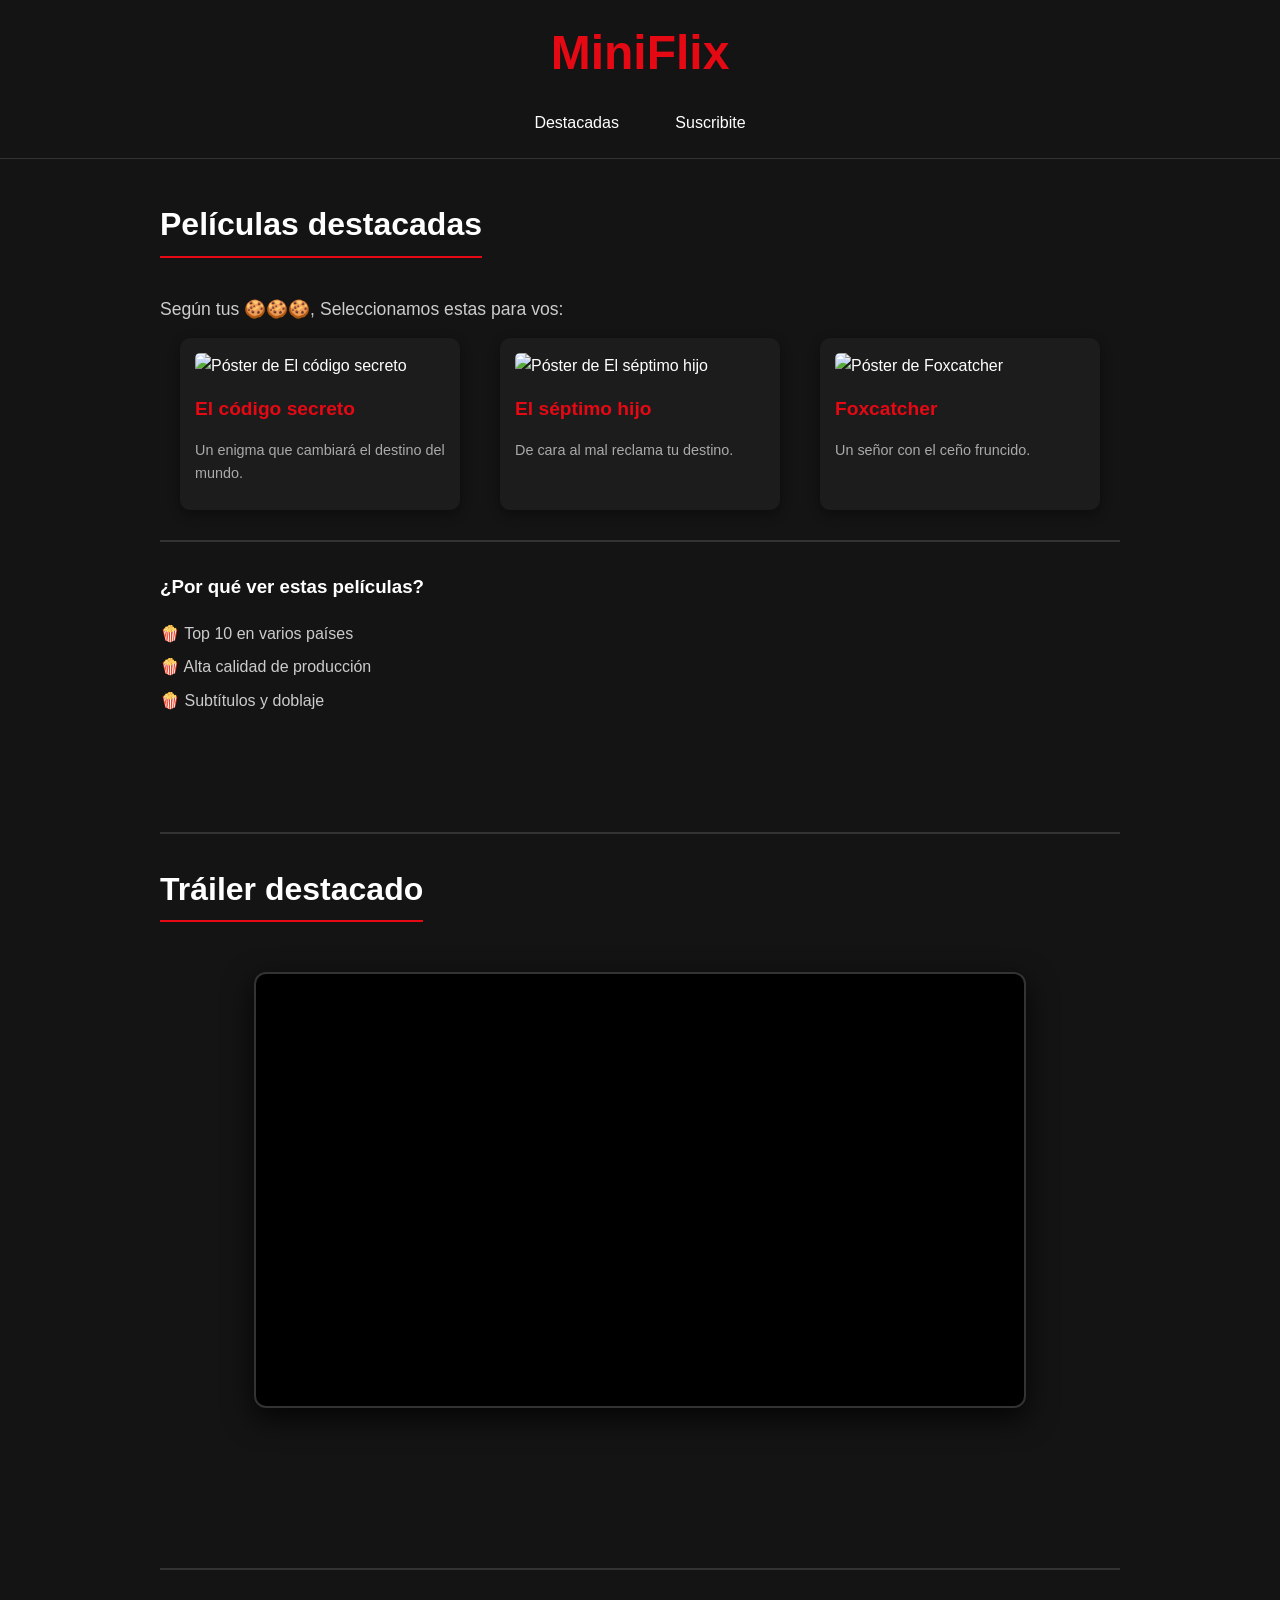
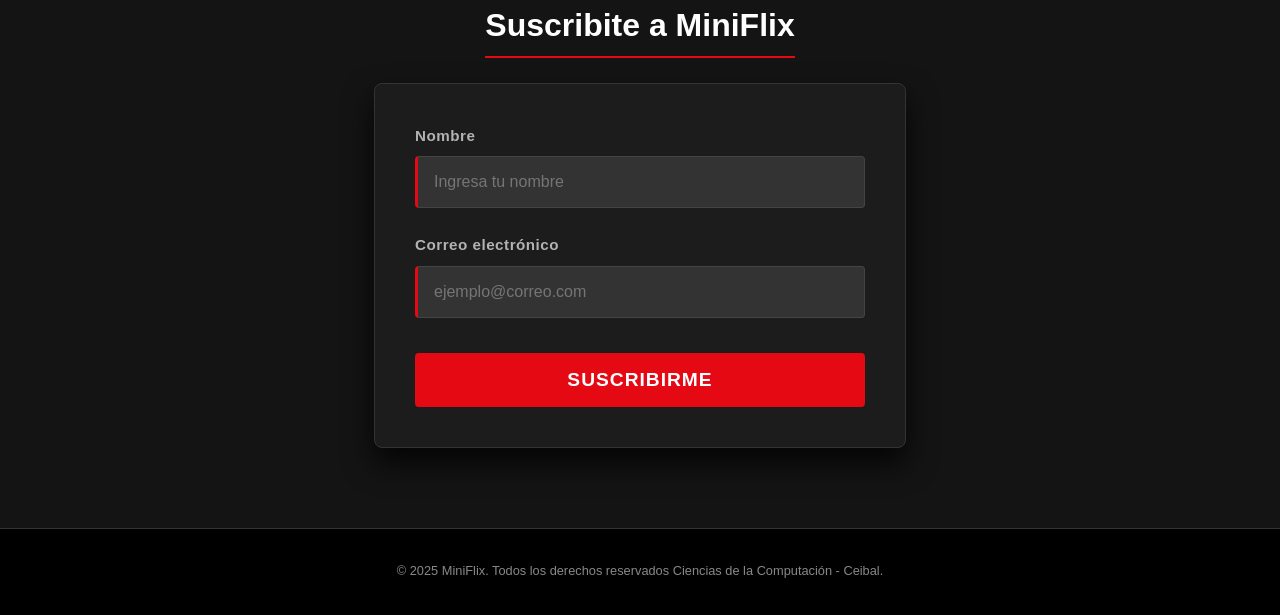
==== mini_crunchy/index.html @ f22480fb "Add initial HTML structure and CSS styles for MiniFlix project" ====
<!DOCTYPE html>
<html lang="es">
<head>
  <meta charset="UTF-8">
  <meta name="viewport" content="width=device-width, initial-scale=1.0">
  <title>MiniFlix</title>
  <link rel="stylesheet" href="styles.css">
</head>

<body>
  <header id="encabezado">
    <h1 class="logo">MiniFlix</h1>

    <nav class="menu">
      <a href="#destacadas">Destacadas</a>
      <a href="#formulario">Suscribite</a>
    </nav>
  </header>

  <main>
    <section id="destacadas">
      <h2>Películas destacadas</h2>
      <p>Según tus 🍪🍪🍪, Seleccionamos estas para vos:</p>

      <div class="peliculas">
        <!-- Película 1 -->
        <div class="pelicula">
          <img src="https://cartelera.montevideo.com.uy/imagenes_espectaculos/moviedetail13/16477.jpg" alt="Póster de El código secreto">
          <h3 class="titulo-pelicula">El código secreto</h3>
          <p class="sinopsis">Un enigma que cambiará el destino del mundo.</p>
        </div>
        
        <!-- Película 2 -->
        <div class="pelicula">
          <img src="https://cartelera.montevideo.com.uy/imagenes_espectaculos/moviedetail13/16478.jpg" alt="Póster de El séptimo hijo">
          <h3 class="titulo-pelicula">El séptimo hijo</h3>
          <p class="sinopsis">De cara al mal reclama tu destino.</p>
        </div>
        
        <!-- Película 3 -->
        <div class="pelicula">
          <img src="https://cartelera.montevideo.com.uy/imagenes_espectaculos/moviedetail13/16475.jpg" alt="Póster de Foxcatcher">
          <h3 class="titulo-pelicula">Foxcatcher</h3>
          <p class="sinopsis">Un señor con el ceño fruncido.</p>
        </div>
      </div>
      
      <hr>
      
      <h3>¿Por qué ver estas películas?</h3>
      <ul class="beneficios">
        <li>Top 10 en varios países</li>
        <li>Alta calidad de producción</li>
        <li>Subtítulos y doblaje</li>
      </ul>
    </section>

    <section>
      <hr>
      <h2>Tráiler destacado</h2>
      <!-- Iframe de YouTube restaurado -->
      <iframe src="https://www.youtube.com/embed/i-AIblqxslA" title="Ceibal Institucional" frameborder="0" allow="accelerometer; autoplay; clipboard-write; encrypted-media; gyroscope; picture-in-picture; web-share" allowfullscreen></iframe>
    </section>

    <section id="formulario">
      <hr>
      <h2>Suscribite a MiniFlix</h2>
      <!-- Formulario con campos obligatorios (required) -->
      <form>
        <label for="nombre">Nombre</label>
        <input type="text" id="nombre" name="nombre" required placeholder="Ingresa tu nombre">

        <label for="email">Correo electrónico</label>
        <input type="email" id="email" name="email" required placeholder="ejemplo@correo.com">

        <button type="submit" class="btn">Suscribirme</button>
      </form>
    </section>
  </main>

  <footer>
    <p>&copy; 2025 MiniFlix. Todos los derechos reservados Ciencias de la Computación - Ceibal.</p>
  </footer>
</body>
</html>
---- mini_crunchy/styles.css ----
/*
      Guía de Estilo Completa para MiniFlix
    */

    /* =========================================
       1. ESTILOS GENERALES Y CUERPO
       ========================================= */
    body {
      background-color: #141414;
      color: #ffffff;
      font-family: Arial, Helvetica, sans-serif;
      margin: 0;
      padding: 0; /* Quitamos el padding para que el header ocupe todo el ancho */
      line-height: 1.6;
    }

    hr {
      border: 1px solid #333333;
      margin: 30px 0;
    }

    /* =========================================
       2. ENCABEZADO Y NAVEGACIÓN
       ========================================= */
    #encabezado {
      position: sticky;
      top: 0;
      width: 100%;
      z-index: 1000;
      background-color: #141414;
      color: #ffffff;
      padding: 15px 0;
      text-align: center;
      border-bottom: 1px solid #333333;
    }

    .logo {
      color: #e50914;
      font-size: 3em;
      margin: 0;
      margin-bottom: 10px;
    }

    .menu {
      margin-top: 10px;
      text-align: center;
    }

    .menu a {
      display: inline-block;
      text-decoration: none;
      color: #ffffff;
      padding: 8px 16px;
      margin: 0 10px;
      border-radius: 5px;
      transition: all 0.3s ease;
    }

    .menu a:hover {
      background-color: rgba(255, 255, 255, 0.1);
      color: #e50914;
    }

    /* =========================================
       3. CONTENIDO PRINCIPAL Y SECCIONES
       ========================================= */
    main {
      max-width: 1000px;
      margin: 0 auto;
      padding: 0 20px;
      margin-top: 20px;
    }

    section {
      margin-bottom: 40px;
      padding: 20px;
      border-radius: 8px;
    }

    section h2 {
      color: #ffffff;
      font-size: 2em;
      margin-top: 0;
      margin-bottom: 20px;
      border-bottom: 2px solid #e50914;
      display: inline-block;
      padding-bottom: 5px;
    }

    section p {
      color: #cccccc;
      font-size: 1.1em;
      margin-bottom: 15px;
    }

    /* =========================================
       4. TARJETAS DE PELÍCULAS
       ========================================= */
    .peliculas {
      display: flex;
      flex-wrap: wrap;
      justify-content: space-evenly;
      align-items: stretch;
      gap: 20px;
      margin-bottom: 30px;
    }

    .pelicula {
      width: 250px;
      background-color: #1c1c1c;
      padding: 15px;
      border-radius: 10px;
      box-shadow: 0 4px 12px rgba(0, 0, 0, 0.4);
      margin: 0;
      transition: transform 0.3s ease, box-shadow 0.3s ease;
    }

    .pelicula:hover {
      box-shadow: 0 8px 20px rgba(0,0,0,0.8);
      transform: translateY(-5px);
    }

    .pelicula img {
      width: 100%;
      height: auto;
      display: block;
      border-radius: 5px;
      margin-bottom: 15px;
    }

    .titulo-pelicula {
      font-size: 1.2em;
      margin: 10px 0;
      color: #e50914;
    }

    .sinopsis {
      font-size: 0.9em;
      margin-bottom: 10px;
      color: #aaaaaa;
    }

    .beneficios {
      list-style-type: none;
      padding: 0;
      margin: 0;
      color: #cccccc;
    }

    .beneficios li {
      margin-bottom: 8px;
    }

    .beneficios li::before {
      content: "🍿 "; /* Un pequeño detalle visual para la lista */
    }

    /* =========================================
       5. TRÁILER DESTACADO (IFRAME YOUTUBE)
       ========================================= */
    section iframe {
      display: block;
      margin: 0 auto;
      width: 80%;
      max-width: 800px;
      aspect-ratio: 16 / 9; /* Mantiene la proporción de cine */
      height: auto;
      border-radius: 12px;
      border: 2px solid #333333;
      box-shadow: 0 10px 30px rgba(0, 0, 0, 0.8);
      margin-top: 30px;
      margin-bottom: 40px;
      background-color: #000000;
      transition: transform 0.4s ease, box-shadow 0.4s ease, border-color 0.4s ease;
    }

    section iframe:hover {
      transform: scale(1.03);
      border-color: #e50914;
      box-shadow: 0 15px 40px rgba(229, 9, 20, 0.3);
    }

    /* =========================================
       6. FORMULARIO PREMIUM
       ========================================= */
    #formulario {
      text-align: center;
      margin-top: 50px;
      margin-bottom: 60px;
    }

    #formulario h2 {
      margin-bottom: 25px;
    }

    #formulario form {
      display: flex;
      flex-direction: column;
      max-width: 450px;
      margin: 0 auto;
      background-color: #1c1c1c;
      padding: 40px;
      border-radius: 8px;
      border: 1px solid #333333;
      box-shadow: 0 15px 30px rgba(0, 0, 0, 0.8);
    }

    #formulario label {
      background-color: transparent;
      text-align: left;
      font-weight: 600;
      color: #b3b3b3;
      margin-bottom: 8px;
      font-size: 0.95em;
      letter-spacing: 0.5px;
    }

    #formulario input[type="text"],
    #formulario input[type="email"] {
      background-color: #333333;
      color: #ffffff;
      border: 1px solid #444444;
      border-radius: 4px;
      padding: 16px;
      font-size: 1em;
      margin-bottom: 25px;
      outline: none;
      transition: all 0.3s ease;
    }

    /* Indicador visual de campo obligatorio */
    #formulario input:required {
      border-left: 3px solid #e50914;
    }

    #formulario input[type="text"]:focus,
    #formulario input[type="email"]:focus {
      background-color: #454545;
      border-color: #e50914;
      box-shadow: 0 0 10px rgba(229, 9, 20, 0.4);
    }

    #formulario button[type="submit"] {
      background-color: #e50914;
      color: #ffffff;
      padding: 16px;
      border: none;
      border-radius: 4px;
      font-size: 1.2em;
      font-weight: bold;
      cursor: pointer;
      margin-top: 10px;
      text-transform: uppercase;
      letter-spacing: 1px;
      transition: background-color 0.3s ease, transform 0.2s ease;
    }

    #formulario button[type="submit"]:hover {
      background-color: #f40612;
      transform: scale(1.02);
    }

    /* =========================================
       7. PIE DE PÁGINA
       ========================================= */
    footer {
      background-color: #000000;
      color: #888888;
      text-align: center;
      padding: 20px 0;
      margin-top: 40px;
      font-size: 0.8em;
      border-top: 1px solid #333333;
    }
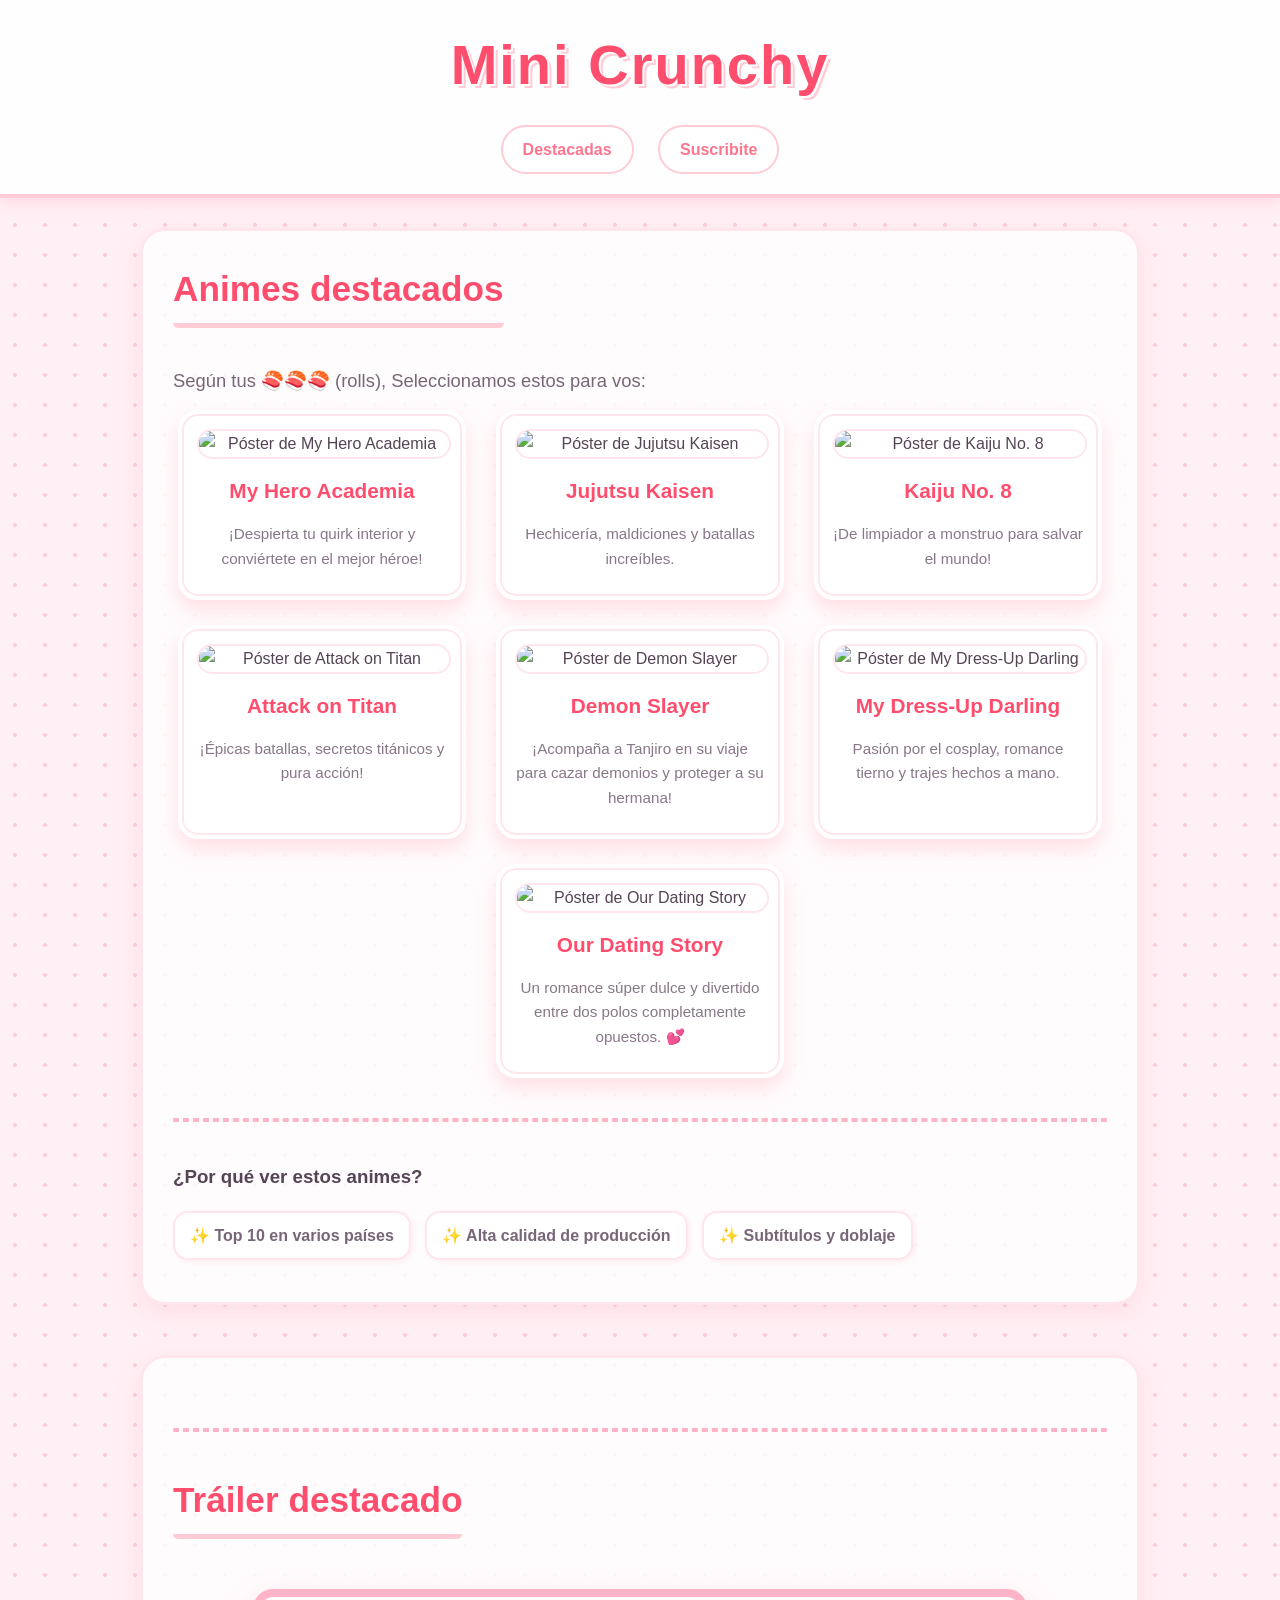
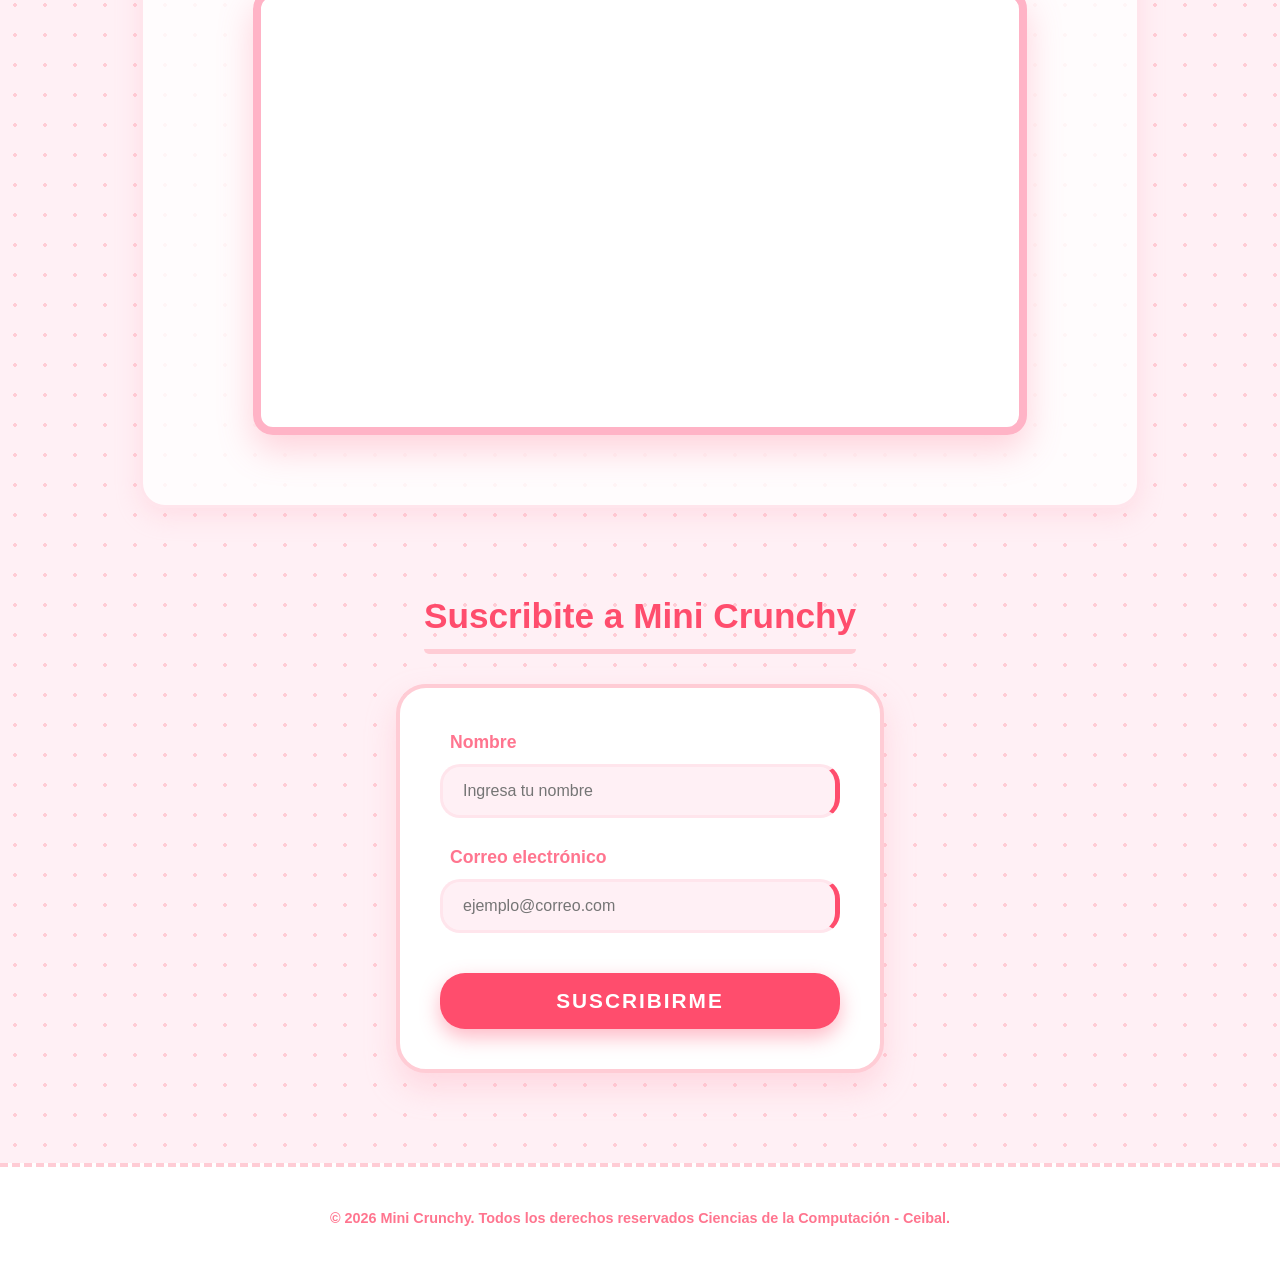
==== commit 924cdef1: "Refactor HTML structure and update styles for Mini Crunchy project" ====
--- a/mini_crunchy/index.html
+++ b/mini_crunchy/index.html
@@ -3,15 +3,23 @@
 <head>
   <meta charset="UTF-8">
   <meta name="viewport" content="width=device-width, initial-scale=1.0">
-  <title>MiniFlix</title>
+  <title>Mini Crunchy</title>
   <link rel="stylesheet" href="styles.css">
+
 </head>
 
 <body>
   <header id="encabezado">
-    <h1 class="logo">MiniFlix</h1>
+    <h1 class="logo">Mini Crunchy</h1>
 
-    <nav class="menu">
+    <!-- Botón Hamburguesa Kawaii -->
+    <button id="btn-hamburguesa" class="hamburguesa" aria-label="Abrir menú">
+      <span></span>
+      <span></span>
+      <span></span>
+    </button>
+
+    <nav class="menu" id="menu-principal">
       <a href="#destacadas">Destacadas</a>
       <a href="#formulario">Suscribite</a>
     </nav>
@@ -19,35 +27,63 @@
 
   <main>
     <section id="destacadas">
-      <h2>Películas destacadas</h2>
-      <p>Según tus 🍪🍪🍪, Seleccionamos estas para vos:</p>
+      <h2>Animes destacados</h2>
+      <p>Según tus 🍣🍣🍣 (rolls), Seleccionamos estos para vos:</p>
 
       <div class="peliculas">
-        <!-- Película 1 -->
+        <!-- Anime 1: Boku no Hero Academia -->
         <div class="pelicula">
-          <img src="https://cartelera.montevideo.com.uy/imagenes_espectaculos/moviedetail13/16477.jpg" alt="Póster de El código secreto">
-          <h3 class="titulo-pelicula">El código secreto</h3>
-          <p class="sinopsis">Un enigma que cambiará el destino del mundo.</p>
+          <img src="https://imgsrv.crunchyroll.com/cdn-cgi/image/fit=contain,format=auto,quality=85,width=480,height=720/catalog/crunchyroll/acae9f5a7c079cd575a64aab3f6343b6.png" alt="Póster de My Hero Academia">
+          <h3 class="titulo-pelicula">My Hero Academia</h3>
+          <p class="sinopsis">¡Despierta tu quirk interior y conviértete en el mejor héroe!</p>
         </div>
         
-        <!-- Película 2 -->
+        <!-- Anime 2: Jujutsu Kaisen -->
         <div class="pelicula">
-          <img src="https://cartelera.montevideo.com.uy/imagenes_espectaculos/moviedetail13/16478.jpg" alt="Póster de El séptimo hijo">
-          <h3 class="titulo-pelicula">El séptimo hijo</h3>
-          <p class="sinopsis">De cara al mal reclama tu destino.</p>
+          <img src="https://imgsrv.crunchyroll.com/cdn-cgi/image/fit=contain,format=auto,quality=85,width=480,height=720/catalog/crunchyroll/d128baf30c0638fafce3fd4e7c9ff37c.png" alt="Póster de Jujutsu Kaisen">
+          <h3 class="titulo-pelicula">Jujutsu Kaisen</h3>
+          <p class="sinopsis">Hechicería, maldiciones y batallas increíbles.</p>
         </div>
         
-        <!-- Película 3 -->
+        <!-- Anime 3: Kaiju N8 -->
         <div class="pelicula">
-          <img src="https://cartelera.montevideo.com.uy/imagenes_espectaculos/moviedetail13/16475.jpg" alt="Póster de Foxcatcher">
-          <h3 class="titulo-pelicula">Foxcatcher</h3>
-          <p class="sinopsis">Un señor con el ceño fruncido.</p>
+          <img src="https://imgsrv.crunchyroll.com/cdn-cgi/image/fit=contain,format=auto,quality=85,width=480,height=720/catalog/crunchyroll/2c1650b6f77003bdd385c6ad66baa7a6.png" alt="Póster de Kaiju No. 8">
+          <h3 class="titulo-pelicula">Kaiju No. 8</h3>
+          <p class="sinopsis">¡De limpiador a monstruo para salvar el mundo!</p>
+        </div>
+
+        <!-- Anime 4: Shingeki no Kyojin -->
+        <div class="pelicula">
+          <img src="https://imgsrv.crunchyroll.com/cdn-cgi/image/fit=contain,format=auto,quality=85,width=480,height=720/catalog/crunchyroll/323c82257b2f6567fabbb7bd55bfa753.jpg" alt="Póster de Attack on Titan">
+          <h3 class="titulo-pelicula">Attack on Titan</h3>
+          <p class="sinopsis">¡Épicas batallas, secretos titánicos y pura acción!</p>
+        </div>
+
+        <!-- Anime 5: Demon Slayer -->
+        <div class="pelicula">
+          <img src="https://imgsrv.crunchyroll.com/cdn-cgi/image/fit=contain,format=auto,quality=85,width=480,height=720/catalog/crunchyroll/0e9ea4d75ede3b8542aaa2848e04cccd.png" alt="Póster de Demon Slayer">
+          <h3 class="titulo-pelicula">Demon Slayer</h3>
+          <p class="sinopsis">¡Acompaña a Tanjiro en su viaje para cazar demonios y proteger a su hermana!</p>
+        </div>
+
+        <!-- Anime 6: My Dress-Up Darling -->
+        <div class="pelicula">
+          <img src="https://imgsrv.crunchyroll.com/cdn-cgi/image/fit=contain,format=auto,quality=85,width=480,height=720/catalog/crunchyroll/af51d08cadc3f965effd394d9d241b6b.jpg" alt="Póster de My Dress-Up Darling">
+          <h3 class="titulo-pelicula">My Dress-Up Darling</h3>
+          <p class="sinopsis">Pasión por el cosplay, romance tierno y trajes hechos a mano.</p>
+        </div>
+
+        <!-- Anime 7: Our Dating Story -->
+        <div class="pelicula">
+          <img src="https://imgsrv.crunchyroll.com/cdn-cgi/image/fit=contain,format=auto,quality=85,width=480,height=720/catalog/crunchyroll/f68d42606a0985497732ce683d715d6a.jpg" alt="Póster de Our Dating Story">
+          <h3 class="titulo-pelicula">Our Dating Story</h3>
+          <p class="sinopsis">Un romance súper dulce y divertido entre dos polos completamente opuestos. 💕</p>
         </div>
       </div>
       
       <hr>
       
-      <h3>¿Por qué ver estas películas?</h3>
+      <h3>¿Por qué ver estos animes?</h3>
       <ul class="beneficios">
         <li>Top 10 en varios países</li>
         <li>Alta calidad de producción</li>
@@ -59,12 +95,11 @@
       <hr>
       <h2>Tráiler destacado</h2>
       <!-- Iframe de YouTube restaurado -->
-      <iframe src="https://www.youtube.com/embed/i-AIblqxslA" title="Ceibal Institucional" frameborder="0" allow="accelerometer; autoplay; clipboard-write; encrypted-media; gyroscope; picture-in-picture; web-share" allowfullscreen></iframe>
+      <iframe width="1840" height="1012" src="https://www.youtube.com/embed/Lp0somghSdE" title="Inuyasha ~ El Castillo de Sueños en el Interior Del Espejo ~ Español" frameborder="0" allow="accelerometer; autoplay; clipboard-write; encrypted-media; gyroscope; picture-in-picture; web-share" referrerpolicy="strict-origin-when-cross-origin" allowfullscreen></iframe>
     </section>
 
     <section id="formulario">
-      <hr>
-      <h2>Suscribite a MiniFlix</h2>
+      <h2>Suscribite a Mini Crunchy</h2>
       <!-- Formulario con campos obligatorios (required) -->
       <form>
         <label for="nombre">Nombre</label>
@@ -79,7 +114,31 @@
   </main>
 
   <footer>
-    <p>&copy; 2025 MiniFlix. Todos los derechos reservados Ciencias de la Computación - Ceibal.</p>
+    <p>&copy; 2026 Mini Crunchy. Todos los derechos reservados Ciencias de la Computación - Ceibal.</p>
   </footer>
+
+  <!-- SCRIPT: El "cerebro" interactivo de nuestro menú -->
+  <script>
+    // 1. Buscamos los elementos en el HTML por su ID
+    const btnHamburguesa = document.getElementById('btn-hamburguesa');
+    const menuPrincipal = document.getElementById('menu-principal');
+    const enlacesMenu = document.querySelectorAll('.menu a');
+
+    // 2. Le decimos a la hamburguesa: "Cuando te hagan clic..."
+    btnHamburguesa.addEventListener('click', () => {
+      // Alternamos (ponemos o quitamos) la clase 'abierto' como si fuera un interruptor
+      btnHamburguesa.classList.toggle('abierto');
+      menuPrincipal.classList.toggle('abierto');
+    });
+
+    // 3. Detalle de Experiencia de Usuario (UX):
+    // Cuando el usuario toca un enlace en el celular, cerramos el menú automáticamente.
+    enlacesMenu.forEach(enlace => {
+      enlace.addEventListener('click', () => {
+        btnHamburguesa.classList.remove('abierto');
+        menuPrincipal.classList.remove('abierto');
+      });
+    });
+  </script>
 </body>
 </html>
--- a/mini_crunchy/styles.css
+++ b/mini_crunchy/styles.css
@@ -1,22 +1,30 @@
-    /*
-      Guía de Estilo Completa para MiniFlix
+/*
+      Guía de Estilo: Edición Kawaii / Manga
+      Paleta: Rosas pastel, blancos, toques vibrantes.
     */
 
     /* =========================================
        1. ESTILOS GENERALES Y CUERPO
        ========================================= */
     body {
-      background-color: #141414;
-      color: #ffffff;
-      font-family: Arial, Helvetica, sans-serif;
+      /* Fondo rosado pastel suave */
+      background-color: #fff0f5; 
+      /* Texto principal en gris oscuro (más suave que negro) */
+      color: #554455; 
+      /* Fuente redondeada y amigable (Comic Sans o alternativa redondeada) */
+      font-family: "Comic Sans MS", "Quicksand", sans-serif;
       margin: 0;
-      padding: 0; /* Quitamos el padding para que el header ocupe todo el ancho */
+      padding: 0;
       line-height: 1.6;
+      /* Patrón de fondo sutil de puntitos (opcional, le da un toque manga) */
+      background-image: radial-gradient(#ffccd5 2px, transparent 2px);
+      background-size: 30px 30px;
     }
 
     hr {
-      border: 1px solid #333333;
-      margin: 30px 0;
+      border: 2px dashed #ffb3c6; /* Línea punteada rosada */
+      margin: 40px 0;
+      border-radius: 5px;
     }
 
     /* =========================================
@@ -27,38 +35,50 @@
       top: 0;
       width: 100%;
       z-index: 1000;
-      background-color: #141414;
-      color: #ffffff;
-      padding: 15px 0;
+      background-color: rgba(255, 255, 255, 0.9); /* Blanco semitransparente */
+      backdrop-filter: blur(5px); /* Efecto cristal */
+      color: #ff758f;
+      padding: 20px 0;
       text-align: center;
-      border-bottom: 1px solid #333333;
+      border-bottom: 4px solid #ffccd5;
+      box-shadow: 0 4px 15px rgba(255, 117, 143, 0.2);
     }
 
     .logo {
-      color: #e50914;
-      font-size: 3em;
+      /* Un rosa intenso y vibrante */
+      color: #ff4d6d; 
+      font-size: 3.5em;
       margin: 0;
       margin-bottom: 10px;
+      /* Texto con sombra doble para un efecto "burbuja" o manga */
+      text-shadow: 2px 2px 0px #fff, 4px 4px 0px #ffccd5;
+      letter-spacing: 2px;
+      font-weight: bold;
     }
 
     .menu {
-      margin-top: 10px;
+      margin-top: 15px;
       text-align: center;
     }
 
     .menu a {
       display: inline-block;
       text-decoration: none;
-      color: #ffffff;
-      padding: 8px 16px;
+      color: #ff758f;
+      font-weight: bold;
+      padding: 10px 20px;
       margin: 0 10px;
-      border-radius: 5px;
-      transition: all 0.3s ease;
+      background-color: #fff;
+      border-radius: 30px; /* Botones en forma de píldora */
+      border: 2px solid #ffccd5;
+      transition: all 0.3s cubic-bezier(0.68, -0.55, 0.265, 1.55); /* Animación "saltarina" */
     }
 
     .menu a:hover {
-      background-color: rgba(255, 255, 255, 0.1);
-      color: #e50914;
+      background-color: #ff758f;
+      color: #fff;
+      transform: translateY(-5px) scale(1.05); /* Salto al pasar el ratón */
+      box-shadow: 0 5px 15px rgba(255, 117, 143, 0.4);
     }
 
     /* =========================================
@@ -68,207 +88,362 @@
       max-width: 1000px;
       margin: 0 auto;
       padding: 0 20px;
-      margin-top: 20px;
+      margin-top: 30px;
     }
 
     section {
-      margin-bottom: 40px;
-      padding: 20px;
-      border-radius: 8px;
+      margin-bottom: 50px;
+      padding: 30px;
+      background-color: rgba(255, 255, 255, 0.8); /* Cajas blancas translúcidas */
+      border-radius: 25px; /* Bordes MUY redondeados */
+      border: 3px solid #ffe5ec;
+      box-shadow: 0 8px 25px rgba(255, 180, 195, 0.3);
     }
 
     section h2 {
-      color: #ffffff;
-      font-size: 2em;
+      color: #ff4d6d;
+      font-size: 2.2em;
       margin-top: 0;
       margin-bottom: 20px;
-      border-bottom: 2px solid #e50914;
+      /* Subrayado estilo marcador grueso */
+      border-bottom: 5px solid #ffccd5; 
       display: inline-block;
       padding-bottom: 5px;
+      border-radius: 5px;
     }
 
     section p {
-      color: #cccccc;
-      font-size: 1.1em;
+      color: #776677;
+      font-size: 1.15em;
       margin-bottom: 15px;
-    }
-
-    /* =========================================
-       4. TARJETAS DE PELÍCULAS
+      font-weight: 500;
+    }
+
+    /* =========================================
+       4. TARJETAS DE PELÍCULAS (Estilo Sticker)
        ========================================= */
     .peliculas {
       display: flex;
       flex-wrap: wrap;
       justify-content: space-evenly;
       align-items: stretch;
-      gap: 20px;
+      gap: 25px;
       margin-bottom: 30px;
     }
 
     .pelicula {
       width: 250px;
-      background-color: #1c1c1c;
+      background-color: #ffffff;
       padding: 15px;
-      border-radius: 10px;
-      box-shadow: 0 4px 12px rgba(0, 0, 0, 0.4);
+      border-radius: 20px;
+      /* Borde grueso estilo sticker */
+      border: 4px solid #fff; 
+      box-shadow: 0 10px 20px rgba(255, 180, 195, 0.4), inset 0 0 0 2px #ffe5ec;
       margin: 0;
-      transition: transform 0.3s ease, box-shadow 0.3s ease;
+      transition: all 0.3s ease;
+      text-align: center;
     }
 
     .pelicula:hover {
-      box-shadow: 0 8px 20px rgba(0,0,0,0.8);
-      transform: translateY(-5px);
+      transform: translateY(-10px) rotate(2deg); /* Un pequeño giro juguetón */
+      box-shadow: 0 15px 25px rgba(255, 117, 143, 0.5), inset 0 0 0 2px #ffb3c6;
     }
 
     .pelicula img {
       width: 100%;
       height: auto;
       display: block;
-      border-radius: 5px;
+      border-radius: 15px;
       margin-bottom: 15px;
+      border: 2px solid #ffe5ec;
     }
 
     .titulo-pelicula {
-      font-size: 1.2em;
+      font-size: 1.3em;
       margin: 10px 0;
-      color: #e50914;
+      color: #ff4d6d;
+      font-weight: bold;
     }
 
     .sinopsis {
-      font-size: 0.9em;
+      font-size: 0.95em;
       margin-bottom: 10px;
-      color: #aaaaaa;
+      color: #887788;
     }
 
     .beneficios {
       list-style-type: none;
       padding: 0;
       margin: 0;
-      color: #cccccc;
+      color: #776677;
+      font-weight: bold;
     }
 
     .beneficios li {
-      margin-bottom: 8px;
+      margin-bottom: 12px;
+      background-color: #fff;
+      padding: 10px 15px;
+      border-radius: 15px;
+      display: inline-block;
+      margin-right: 10px;
+      border: 2px solid #ffe5ec;
+      box-shadow: 2px 2px 5px rgba(255, 180, 195, 0.2);
     }
 
     .beneficios li::before {
-      content: "🍿 "; /* Un pequeño detalle visual para la lista */
-    }
-
-    /* =========================================
-       5. TRÁILER DESTACADO (IFRAME YOUTUBE)
+      content: "✨ "; /* Estrellitas en lugar de popcorn */
+    }
+
+    /* =========================================
+       5. TRÁILER DESTACADO (Marco Cute)
        ========================================= */
     section iframe {
       display: block;
       margin: 0 auto;
       width: 80%;
       max-width: 800px;
-      aspect-ratio: 16 / 9; /* Mantiene la proporción de cine */
+      aspect-ratio: 16 / 9;
       height: auto;
-      border-radius: 12px;
-      border: 2px solid #333333;
-      box-shadow: 0 10px 30px rgba(0, 0, 0, 0.8);
+      border-radius: 20px;
+      /* Un marco rosado grueso como un televisor de juguete */
+      border: 8px solid #ffb3c6; 
+      background-color: #fff;
+      padding: 5px; /* Un pequeño borde blanco interno */
+      box-shadow: 0 15px 35px rgba(255, 117, 143, 0.3);
       margin-top: 30px;
       margin-bottom: 40px;
-      background-color: #000000;
-      transition: transform 0.4s ease, box-shadow 0.4s ease, border-color 0.4s ease;
+      transition: all 0.4s ease;
     }
 
     section iframe:hover {
-      transform: scale(1.03);
-      border-color: #e50914;
-      box-shadow: 0 15px 40px rgba(229, 9, 20, 0.3);
-    }
-
-    /* =========================================
-       6. FORMULARIO PREMIUM
+      transform: scale(1.02);
+      border-color: #ff758f;
+      box-shadow: 0 20px 45px rgba(255, 77, 109, 0.4);
+    }
+
+    /* =========================================
+       6. FORMULARIO KAWAII
        ========================================= */
     #formulario {
       text-align: center;
       margin-top: 50px;
       margin-bottom: 60px;
+      background-color: transparent; /* Quitamos el fondo a la sección para dárselo al form */
+      border: none;
+      box-shadow: none;
     }
 
     #formulario h2 {
-      margin-bottom: 25px;
+      margin-bottom: 30px;
     }
 
     #formulario form {
       display: flex;
       flex-direction: column;
-      max-width: 450px;
+      max-width: 400px;
       margin: 0 auto;
-      background-color: #1c1c1c;
+      background-color: #ffffff;
       padding: 40px;
-      border-radius: 8px;
-      border: 1px solid #333333;
-      box-shadow: 0 15px 30px rgba(0, 0, 0, 0.8);
+      border-radius: 30px;
+      border: 4px solid #ffccd5;
+      box-shadow: 0 15px 30px rgba(255, 180, 195, 0.4);
     }
 
     #formulario label {
       background-color: transparent;
       text-align: left;
-      font-weight: 600;
-      color: #b3b3b3;
+      font-weight: bold;
+      color: #ff758f;
       margin-bottom: 8px;
-      font-size: 0.95em;
-      letter-spacing: 0.5px;
+      font-size: 1.1em;
+      margin-left: 10px; /* Para alinear con el input redondeado */
     }
 
     #formulario input[type="text"],
     #formulario input[type="email"] {
-      background-color: #333333;
-      color: #ffffff;
-      border: 1px solid #444444;
-      border-radius: 4px;
-      padding: 16px;
+      background-color: #fff0f5; /* Rosado muy clarito */
+      color: #554455;
+      border: 3px solid #ffe5ec;
+      border-radius: 20px; /* Cajas muy redondeadas */
+      padding: 15px 20px;
       font-size: 1em;
       margin-bottom: 25px;
       outline: none;
       transition: all 0.3s ease;
-    }
-
-    /* Indicador visual de campo obligatorio */
+      font-family: inherit; /* Hereda la fuente amigable */
+    }
+
+    /* Indicador visual de campo obligatorio Kawaii */
     #formulario input:required {
-      border-left: 3px solid #e50914;
+      border-right: 5px solid #ff4d6d; /* Un toque rojo/rosado a la derecha */
     }
 
     #formulario input[type="text"]:focus,
     #formulario input[type="email"]:focus {
-      background-color: #454545;
-      border-color: #e50914;
-      box-shadow: 0 0 10px rgba(229, 9, 20, 0.4);
+      background-color: #ffffff;
+      border-color: #ff758f;
+      box-shadow: 0 0 15px rgba(255, 117, 143, 0.3);
+      transform: scale(1.02); /* El campo crece al escribir */
     }
 
     #formulario button[type="submit"] {
-      background-color: #e50914;
+      background-color: #ff4d6d;
       color: #ffffff;
       padding: 16px;
       border: none;
-      border-radius: 4px;
-      font-size: 1.2em;
+      border-radius: 25px; /* Botón píldora */
+      font-size: 1.3em;
       font-weight: bold;
       cursor: pointer;
-      margin-top: 10px;
+      margin-top: 15px;
       text-transform: uppercase;
-      letter-spacing: 1px;
-      transition: background-color 0.3s ease, transform 0.2s ease;
+      letter-spacing: 2px;
+      box-shadow: 0 8px 20px rgba(255, 77, 109, 0.4);
+      transition: all 0.3s cubic-bezier(0.68, -0.55, 0.265, 1.55);
     }
 
     #formulario button[type="submit"]:hover {
-      background-color: #f40612;
-      transform: scale(1.02);
+      background-color: #ff758f;
+      transform: translateY(-5px) scale(1.05); /* Salto Kawaii */
+      box-shadow: 0 12px 25px rgba(255, 77, 109, 0.6);
     }
 
     /* =========================================
        7. PIE DE PÁGINA
        ========================================= */
     footer {
-      background-color: #000000;
-      color: #888888;
+      background-color: #ffffff;
+      color: #ff758f;
       text-align: center;
-      padding: 20px 0;
+      padding: 25px 0;
       margin-top: 40px;
-      font-size: 0.8em;
-      border-top: 1px solid #333333;
-    }
+      font-size: 0.9em;
+      font-weight: bold;
+      border-top: 4px dashed #ffccd5;
+    }
+
+    /* =========================================
+       8. MENÚ HAMBURGUESA KAWAII (MÓVILES)
+       ========================================= */
+    .hamburguesa {
+      display: none; /* Oculto en Computadoras */
+      background: none;
+      border: none;
+      cursor: pointer;
+      flex-direction: column;
+      gap: 6px; /* Espacio entre las barritas */
+      padding: 10px;
+      z-index: 1001; /* Nos aseguramos de que esté por encima de todo */
+    }
+
+    .hamburguesa span {
+      display: block;
+      width: 35px;
+      height: 5px;
+      background-color: #ff4d6d; /* Color rosado fuerte */
+      border-radius: 5px; /* Barritas muy redonditas */
+      /* La magia del rebote: transition con cubic-bezier */
+      transition: all 0.4s cubic-bezier(0.68, -0.55, 0.265, 1.55); 
+    }
+
+    /* Animación: Las líneas se transforman en una 'X' tierna al abrir */
+    .hamburguesa.abierto span:nth-child(1) {
+      transform: translateY(11px) rotate(45deg);
+      background-color: #ff758f;
+    }
+    .hamburguesa.abierto span:nth-child(2) {
+      opacity: 0; /* La del medio desaparece */
+      transform: scale(0);
+    }
+    .hamburguesa.abierto span:nth-child(3) {
+      transform: translateY(-11px) rotate(-45deg);
+      background-color: #ff758f;
+    }
+
+    /* =========================================
+       9. DISEÑO RESPONSIVO (Celulares y Tablets)
+       ========================================= */
+    
+    /* REGLA 1: Para Tablets y celulares grandes (Pantallas de 768px o menos) */
+    @media (max-width: 768px) {
+      #encabezado {
+        display: flex; /* Flexbox pone el logo y la hamburguesa lado a lado */
+        justify-content: space-between;
+        align-items: center;
+        padding: 10px 20px;
+        position: relative; /* Necesario para ubicar el menú flotante */
+      }
+
+      .logo {
+        font-size: 2.5em;
+        margin-bottom: 0;
+      }
+      
+      .hamburguesa {
+        display: flex; /* ¡Aparece la hamburguesa! */
+      }
+
+      .menu {
+        /* Convertimos el menú en una tarjeta flotante / burbuja */
+        position: absolute;
+        top: 100%;
+        left: 5%;
+        width: 90%;
+        background-color: rgba(255, 255, 255, 0.95);
+        backdrop-filter: blur(5px);
+        border: 3px solid #ffccd5;
+        border-radius: 20px;
+        box-shadow: 0 10px 30px rgba(255, 117, 143, 0.3);
+        display: flex;
+        flex-direction: column;
+        padding: 15px 0;
+        
+        /* Oculto por defecto: Transparente y encogido */
+        opacity: 0;
+        visibility: hidden;
+        transform: translateY(-20px) scale(0.95);
+        transition: all 0.4s cubic-bezier(0.68, -0.55, 0.265, 1.55);
+      }
+
+      /* Cuando JavaScript le agregue la clase "abierto", el menú aparece rebotando */
+      .menu.abierto {
+        opacity: 1;
+        visibility: visible;
+        transform: translateY(10px) scale(1);
+      }
+
+      .menu a {
+        padding: 12px 20px;
+        margin: 5px 20px;
+        font-size: 1.1em; 
+      }
+
+      section {
+        padding: 20px 15px; 
+      }
+
+      section iframe {
+        width: 100%; 
+        border-width: 4px; 
+      }
+
+      #formulario form {
+        padding: 25px 15px; 
+      }
+    }
+
+    /* REGLA 2: Para Celulares pequeños (Pantallas de 480px o menos) */
+    @media (max-width: 480px) {
+      .logo {
+        font-size: 2.2em;
+      }
+
+      .pelicula {
+        width: 100%; 
+        max-width: 300px;
+      }
+      
+      section h2 {
+        font-size: 1.8em; 
+      }
+    }
